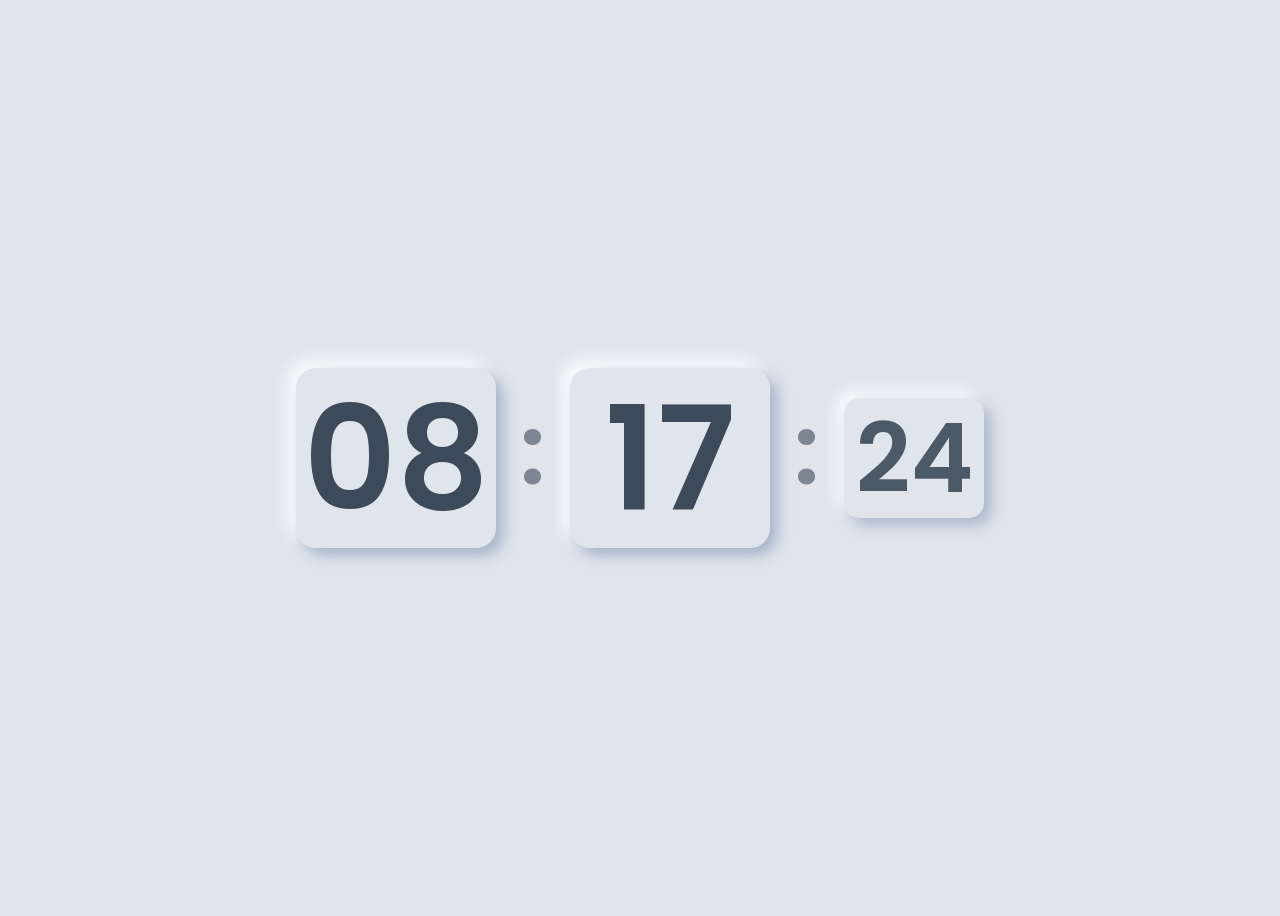
==== index.html @ f3ea14ef "Create index.html" ====
<!DOCTYPE html>
<html lang="id">
<head>
  <meta charset="UTF-8" />
  <meta name="viewport" content="width=device-width, initial-scale=1.0" />
  <title>Jam Digital Gaya Soft UI (Disempurnakan)</title>
  <link rel="preconnect" href="https://fonts.googleapis.com" />
  <link rel="preconnect" href="https://fonts.gstatic.com" crossorigin />
  <link
    href="https://fonts.googleapis.com/css2?family=Poppins:wght@600&display=swap"
    rel="stylesheet"
  />
  <style>
    :root {
      /* Palet Warna Soft UI */
      --bg-color: #e0e5ec;
      --text-color: #3d4a59;
      --shadow-light: #ffffff;
      --shadow-dark: #a3b1c6;

      /* Ukuran Kartu Jam Utama (Jam & Menit) */
      --card-width: 200px;
      --card-height: 180px;
      --font-size: 9rem;
      
      /* Ukuran Kartu Detik (Lebih Kecil) */
      --card-width-s: 140px;
      --card-height-s: 120px;
      --font-size-s: 6rem;
    }

    body {
      background-color: var(--bg-color);
      font-family: "Poppins", sans-serif;
      font-weight: 600;
      display: flex;
      justify-content: center;
      align-items: center;
      min-height: 100vh;
      overflow: hidden;
    }

    .clock-container {
      display: flex;
      gap: 1.5rem; /* Jarak antar elemen disesuaikan */
      align-items: center;
    }

    .time-block {
      position: relative;
    }

    /* KARTU JAM DENGAN EFEK NEUMORPHISM */
    .time-unit {
      position: relative;
      width: var(--card-width);
      height: var(--card-height);
      background-color: var(--bg-color);
      border-radius: 20px;
      color: var(--text-color);
      font-size: var(--font-size);
      display: flex;
      justify-content: center;
      align-items: center;
      box-shadow: 7px 7px 15px var(--shadow-dark),
        -7px -7px 15px var(--shadow-light);
      transition: box-shadow 0.2s ease-out, transform 0.2s ease-out;
    }

    /* PENYESUAIAN UNTUK KARTU DETIK */
    .seconds-unit {
      width: var(--card-width-s);
      height: var(--card-height-s);
      font-size: var(--font-size-s);
      border-radius: 15px;
      opacity: 0.9; /* Sedikit transparan untuk hierarki */
    }

    /* EFEK 'POP' SAAT ANGKA BERUBAH */
    .time-unit.pop {
      box-shadow: inset 4px 4px 8px var(--shadow-dark),
        inset -4px -4px 8px var(--shadow-light);
      transform: scale(0.98);
    }
    
    /* STYLE UNTUK PEMISAH TITIK DUA */
    .separator {
      font-size: 6rem;
      color: var(--text-color);
      opacity: 0.6;
      padding-bottom: 1rem; /* Agar sejajar dengan angka */
    }

    /* RESPONSIVE DENGAN TRANSFORM SCALE */
    @media (max-width: 900px) {
      .clock-container {
        transform: scale(0.8);
      }
    }
    @media (max-width: 720px) {
      .clock-container {
        transform: scale(0.6);
      }
    }
    @media (max-width: 540px) {
      .clock-container {
        transform: scale(0.45);
      }
    }
  </style>
</head>
<body>
  <div class="clock-container">
    <div class="time-block">
      <div class="time-unit" id="hour-unit">00</div>
    </div>
    <div class="separator">:</div>
    <div class="time-block">
      <div class="time-unit" id="minute-unit">00</div>
    </div>
    <div class="separator">:</div>
    <div class="time-block">
      <div class="time-unit seconds-unit" id="second-unit">00</div>
    </div>
  </div>

  <script>
    // Logika JavaScript Anda sudah benar, tidak perlu diubah.
    const hourUnit = document.getElementById("hour-unit");
    const minuteUnit = document.getElementById("minute-unit");
    const secondUnit = document.getElementById("second-unit");

    function updateDisplay(element, newValue) {
      const currentValue = element.textContent;
      if (currentValue !== newValue) {
        element.textContent = newValue;
        element.classList.add("pop");
        setTimeout(() => {
          element.classList.remove("pop");
        }, 200);
      }
    }

    function updateClock() {
      const now = new Date();
      const options = {
        timeZone: "Asia/Jakarta",
        hour12: false,
        hour: "2-digit",
        minute: "2-digit",
        second: "2-digit",
      };

      const timeString = now.toLocaleString("en-GB", options);
      const [hour, minute, second] = timeString.split(":");

      updateDisplay(hourUnit, hour);
      updateDisplay(minuteUnit, minute);
      updateDisplay(secondUnit, second);
    }

    updateClock();
    setInterval(updateClock, 1000);
  </script>
</body>
</html>
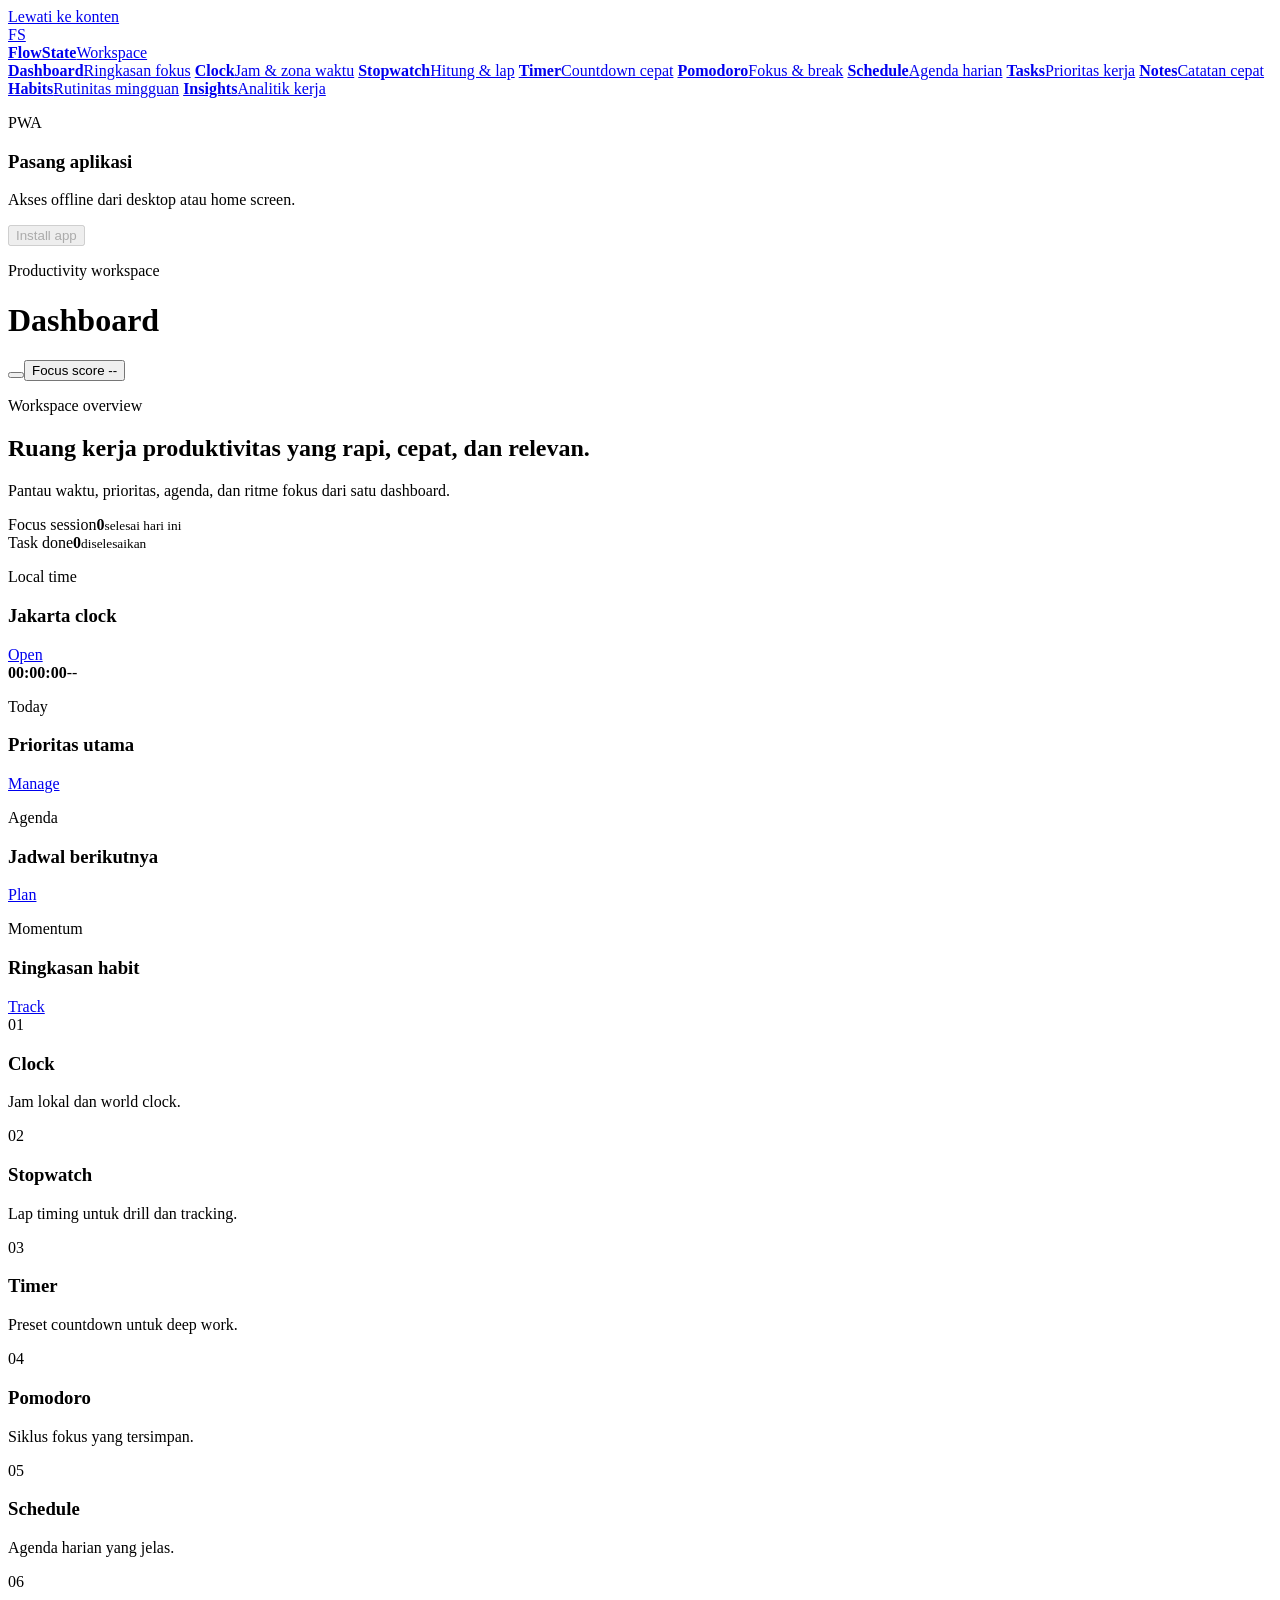
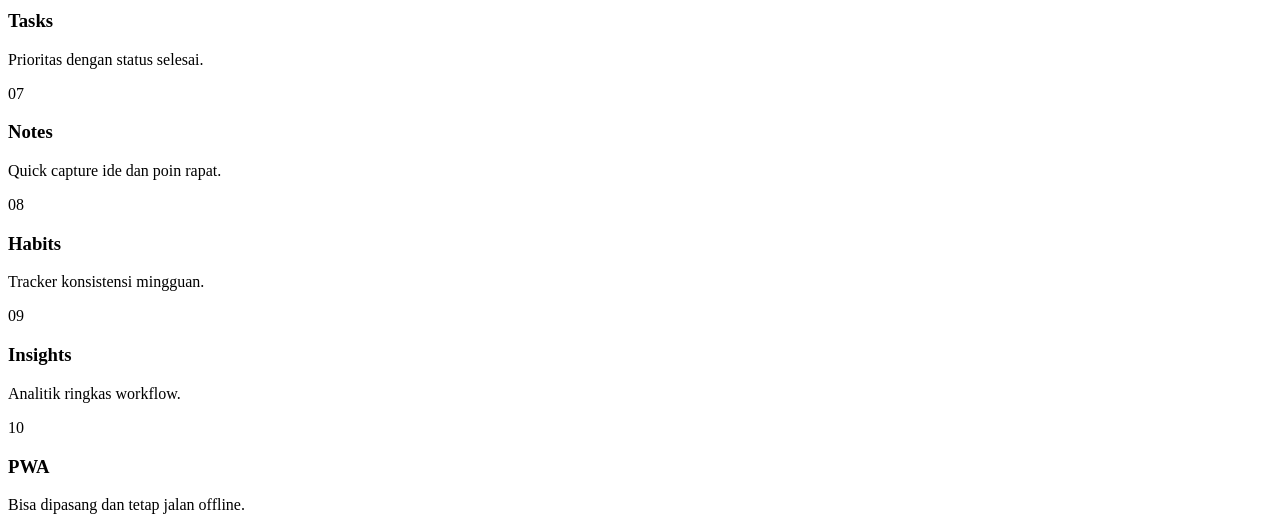
==== commit 317ba264: "Update index.html pada 2026-03-16 10:00:00" ====
--- a/index.html
+++ b/index.html
@@ -1,166 +1,72 @@
 <!DOCTYPE html>
 <html lang="id">
 <head>
-  <meta charset="UTF-8" />
-  <meta name="viewport" content="width=device-width, initial-scale=1.0" />
-  <title>Jam Digital Gaya Soft UI (Disempurnakan)</title>
-  <link rel="preconnect" href="https://fonts.googleapis.com" />
-  <link rel="preconnect" href="https://fonts.gstatic.com" crossorigin />
-  <link
-    href="https://fonts.googleapis.com/css2?family=Poppins:wght@600&display=swap"
-    rel="stylesheet"
-  />
-  <style>
-    :root {
-      /* Palet Warna Soft UI */
-      --bg-color: #e0e5ec;
-      --text-color: #3d4a59;
-      --shadow-light: #ffffff;
-      --shadow-dark: #a3b1c6;
-
-      /* Ukuran Kartu Jam Utama (Jam & Menit) */
-      --card-width: 200px;
-      --card-height: 180px;
-      --font-size: 9rem;
-      
-      /* Ukuran Kartu Detik (Lebih Kecil) */
-      --card-width-s: 140px;
-      --card-height-s: 120px;
-      --font-size-s: 6rem;
-    }
-
-    body {
-      background-color: var(--bg-color);
-      font-family: "Poppins", sans-serif;
-      font-weight: 600;
-      display: flex;
-      justify-content: center;
-      align-items: center;
-      min-height: 100vh;
-      overflow: hidden;
-    }
-
-    .clock-container {
-      display: flex;
-      gap: 1.5rem; /* Jarak antar elemen disesuaikan */
-      align-items: center;
-    }
-
-    .time-block {
-      position: relative;
-    }
-
-    /* KARTU JAM DENGAN EFEK NEUMORPHISM */
-    .time-unit {
-      position: relative;
-      width: var(--card-width);
-      height: var(--card-height);
-      background-color: var(--bg-color);
-      border-radius: 20px;
-      color: var(--text-color);
-      font-size: var(--font-size);
-      display: flex;
-      justify-content: center;
-      align-items: center;
-      box-shadow: 7px 7px 15px var(--shadow-dark),
-        -7px -7px 15px var(--shadow-light);
-      transition: box-shadow 0.2s ease-out, transform 0.2s ease-out;
-    }
-
-    /* PENYESUAIAN UNTUK KARTU DETIK */
-    .seconds-unit {
-      width: var(--card-width-s);
-      height: var(--card-height-s);
-      font-size: var(--font-size-s);
-      border-radius: 15px;
-      opacity: 0.9; /* Sedikit transparan untuk hierarki */
-    }
-
-    /* EFEK 'POP' SAAT ANGKA BERUBAH */
-    .time-unit.pop {
-      box-shadow: inset 4px 4px 8px var(--shadow-dark),
-        inset -4px -4px 8px var(--shadow-light);
-      transform: scale(0.98);
-    }
-    
-    /* STYLE UNTUK PEMISAH TITIK DUA */
-    .separator {
-      font-size: 6rem;
-      color: var(--text-color);
-      opacity: 0.6;
-      padding-bottom: 1rem; /* Agar sejajar dengan angka */
-    }
-
-    /* RESPONSIVE DENGAN TRANSFORM SCALE */
-    @media (max-width: 900px) {
-      .clock-container {
-        transform: scale(0.8);
-      }
-    }
-    @media (max-width: 720px) {
-      .clock-container {
-        transform: scale(0.6);
-      }
-    }
-    @media (max-width: 540px) {
-      .clock-container {
-        transform: scale(0.45);
-      }
-    }
-  </style>
+  <meta charset="UTF-8">
+  <meta name="viewport" content="width=device-width, initial-scale=1.0">
+  <meta name="theme-color" content="#0f172a">
+  <title>Dashboard - FlowState Workspace</title>
+  <link rel="preconnect" href="https://fonts.googleapis.com">
+  <link rel="preconnect" href="https://fonts.gstatic.com" crossorigin>
+  <link href="https://fonts.googleapis.com/css2?family=Instrument+Sans:wght@400;500;600;700&family=Space+Grotesk:wght@500;700&display=swap" rel="stylesheet">
+  <link rel="manifest" href="manifest.json">
+  <link rel="icon" href="icons/icon.svg" type="image/svg+xml">
+  <link rel="stylesheet" href="styles.css">
 </head>
-<body>
-  <div class="clock-container">
-    <div class="time-block">
-      <div class="time-unit" id="hour-unit">00</div>
-    </div>
-    <div class="separator">:</div>
-    <div class="time-block">
-      <div class="time-unit" id="minute-unit">00</div>
-    </div>
-    <div class="separator">:</div>
-    <div class="time-block">
-      <div class="time-unit seconds-unit" id="second-unit">00</div>
+<body data-page="dashboard">
+  <a class="skip-link" href="#main-content">Lewati ke konten</a>
+  <div class="app-shell">
+    <aside class="sidebar">
+      <div>
+        <a class="brand" href="index.html"><div class="brand-mark">FS</div><div><strong>FlowState</strong><span>Workspace</span></div></a>
+        <nav class="nav-links" aria-label="Navigasi utama">
+          <a href="index.html" class="nav-link" data-nav="index.html"><strong>Dashboard</strong><span>Ringkasan fokus</span></a>
+          <a href="clock.html" class="nav-link" data-nav="clock.html"><strong>Clock</strong><span>Jam & zona waktu</span></a>
+          <a href="stopwatch.html" class="nav-link" data-nav="stopwatch.html"><strong>Stopwatch</strong><span>Hitung & lap</span></a>
+          <a href="timer.html" class="nav-link" data-nav="timer.html"><strong>Timer</strong><span>Countdown cepat</span></a>
+          <a href="pomodoro.html" class="nav-link" data-nav="pomodoro.html"><strong>Pomodoro</strong><span>Fokus & break</span></a>
+          <a href="schedule.html" class="nav-link" data-nav="schedule.html"><strong>Schedule</strong><span>Agenda harian</span></a>
+          <a href="tasks.html" class="nav-link" data-nav="tasks.html"><strong>Tasks</strong><span>Prioritas kerja</span></a>
+          <a href="notes.html" class="nav-link" data-nav="notes.html"><strong>Notes</strong><span>Catatan cepat</span></a>
+          <a href="habits.html" class="nav-link" data-nav="habits.html"><strong>Habits</strong><span>Rutinitas mingguan</span></a>
+          <a href="insights.html" class="nav-link" data-nav="insights.html"><strong>Insights</strong><span>Analitik kerja</span></a>
+        </nav>
+      </div>
+      <section class="install-card"><p class="eyebrow">PWA</p><h3>Pasang aplikasi</h3><p>Akses offline dari desktop atau home screen.</p><button class="secondary-button" id="install-app" disabled>Install app</button></section>
+    </aside>
+    <div class="main-panel">
+      <header class="topbar">
+        <div><p class="eyebrow">Productivity workspace</p><h1>Dashboard</h1></div>
+        <div class="topbar-actions"><button class="ghost-button" id="today-chip" type="button"></button><button class="primary-button" id="focus-chip" type="button">Focus score --</button></div>
+      </header>
+      <main id="main-content" class="page-content">
+        <section class="hero-card reveal">
+          <div><p class="eyebrow">Workspace overview</p><h2>Ruang kerja produktivitas yang rapi, cepat, dan relevan.</h2><p class="muted">Pantau waktu, prioritas, agenda, dan ritme fokus dari satu dashboard.</p></div>
+          <div class="hero-metrics">
+            <div class="metric-panel accent"><span>Focus session</span><strong id="dashboard-pomodoro-count">0</strong><small>selesai hari ini</small></div>
+            <div class="metric-panel"><span>Task done</span><strong id="dashboard-task-complete">0</strong><small>diselesaikan</small></div>
+          </div>
+        </section>
+        <section class="grid2 reveal">
+          <article class="panel"><div class="panel-header"><div><p class="eyebrow">Local time</p><h3>Jakarta clock</h3></div><a class="panel-link" href="clock.html">Open</a></div><div class="clock-stack"><strong id="hero-time">00:00:00</strong><span id="hero-date">--</span></div></article>
+          <article class="panel"><div class="panel-header"><div><p class="eyebrow">Today</p><h3>Prioritas utama</h3></div><a class="panel-link" href="tasks.html">Manage</a></div><div class="stack" id="dashboard-task-list"></div></article>
+          <article class="panel"><div class="panel-header"><div><p class="eyebrow">Agenda</p><h3>Jadwal berikutnya</h3></div><a class="panel-link" href="schedule.html">Plan</a></div><div class="stack" id="dashboard-schedule-list"></div></article>
+          <article class="panel"><div class="panel-header"><div><p class="eyebrow">Momentum</p><h3>Ringkasan habit</h3></div><a class="panel-link" href="habits.html">Track</a></div><div class="stack" id="dashboard-habits"></div></article>
+        </section>
+        <section class="grid5 reveal">
+          <article class="feature-card"><span>01</span><h3>Clock</h3><p>Jam lokal dan world clock.</p></article>
+          <article class="feature-card"><span>02</span><h3>Stopwatch</h3><p>Lap timing untuk drill dan tracking.</p></article>
+          <article class="feature-card"><span>03</span><h3>Timer</h3><p>Preset countdown untuk deep work.</p></article>
+          <article class="feature-card"><span>04</span><h3>Pomodoro</h3><p>Siklus fokus yang tersimpan.</p></article>
+          <article class="feature-card"><span>05</span><h3>Schedule</h3><p>Agenda harian yang jelas.</p></article>
+          <article class="feature-card"><span>06</span><h3>Tasks</h3><p>Prioritas dengan status selesai.</p></article>
+          <article class="feature-card"><span>07</span><h3>Notes</h3><p>Quick capture ide dan poin rapat.</p></article>
+          <article class="feature-card"><span>08</span><h3>Habits</h3><p>Tracker konsistensi mingguan.</p></article>
+          <article class="feature-card"><span>09</span><h3>Insights</h3><p>Analitik ringkas workflow.</p></article>
+          <article class="feature-card"><span>10</span><h3>PWA</h3><p>Bisa dipasang dan tetap jalan offline.</p></article>
+        </section>
+      </main>
     </div>
   </div>
-
-  <script>
-    // Logika JavaScript Anda sudah benar, tidak perlu diubah.
-    const hourUnit = document.getElementById("hour-unit");
-    const minuteUnit = document.getElementById("minute-unit");
-    const secondUnit = document.getElementById("second-unit");
-
-    function updateDisplay(element, newValue) {
-      const currentValue = element.textContent;
-      if (currentValue !== newValue) {
-        element.textContent = newValue;
-        element.classList.add("pop");
-        setTimeout(() => {
-          element.classList.remove("pop");
-        }, 200);
-      }
-    }
-
-    function updateClock() {
-      const now = new Date();
-      const options = {
-        timeZone: "Asia/Jakarta",
-        hour12: false,
-        hour: "2-digit",
-        minute: "2-digit",
-        second: "2-digit",
-      };
-
-      const timeString = now.toLocaleString("en-GB", options);
-      const [hour, minute, second] = timeString.split(":");
-
-      updateDisplay(hourUnit, hour);
-      updateDisplay(minuteUnit, minute);
-      updateDisplay(secondUnit, second);
-    }
-
-    updateClock();
-    setInterval(updateClock, 1000);
-  </script>
+  <script src="app.js"></script>
 </body>
 </html>
